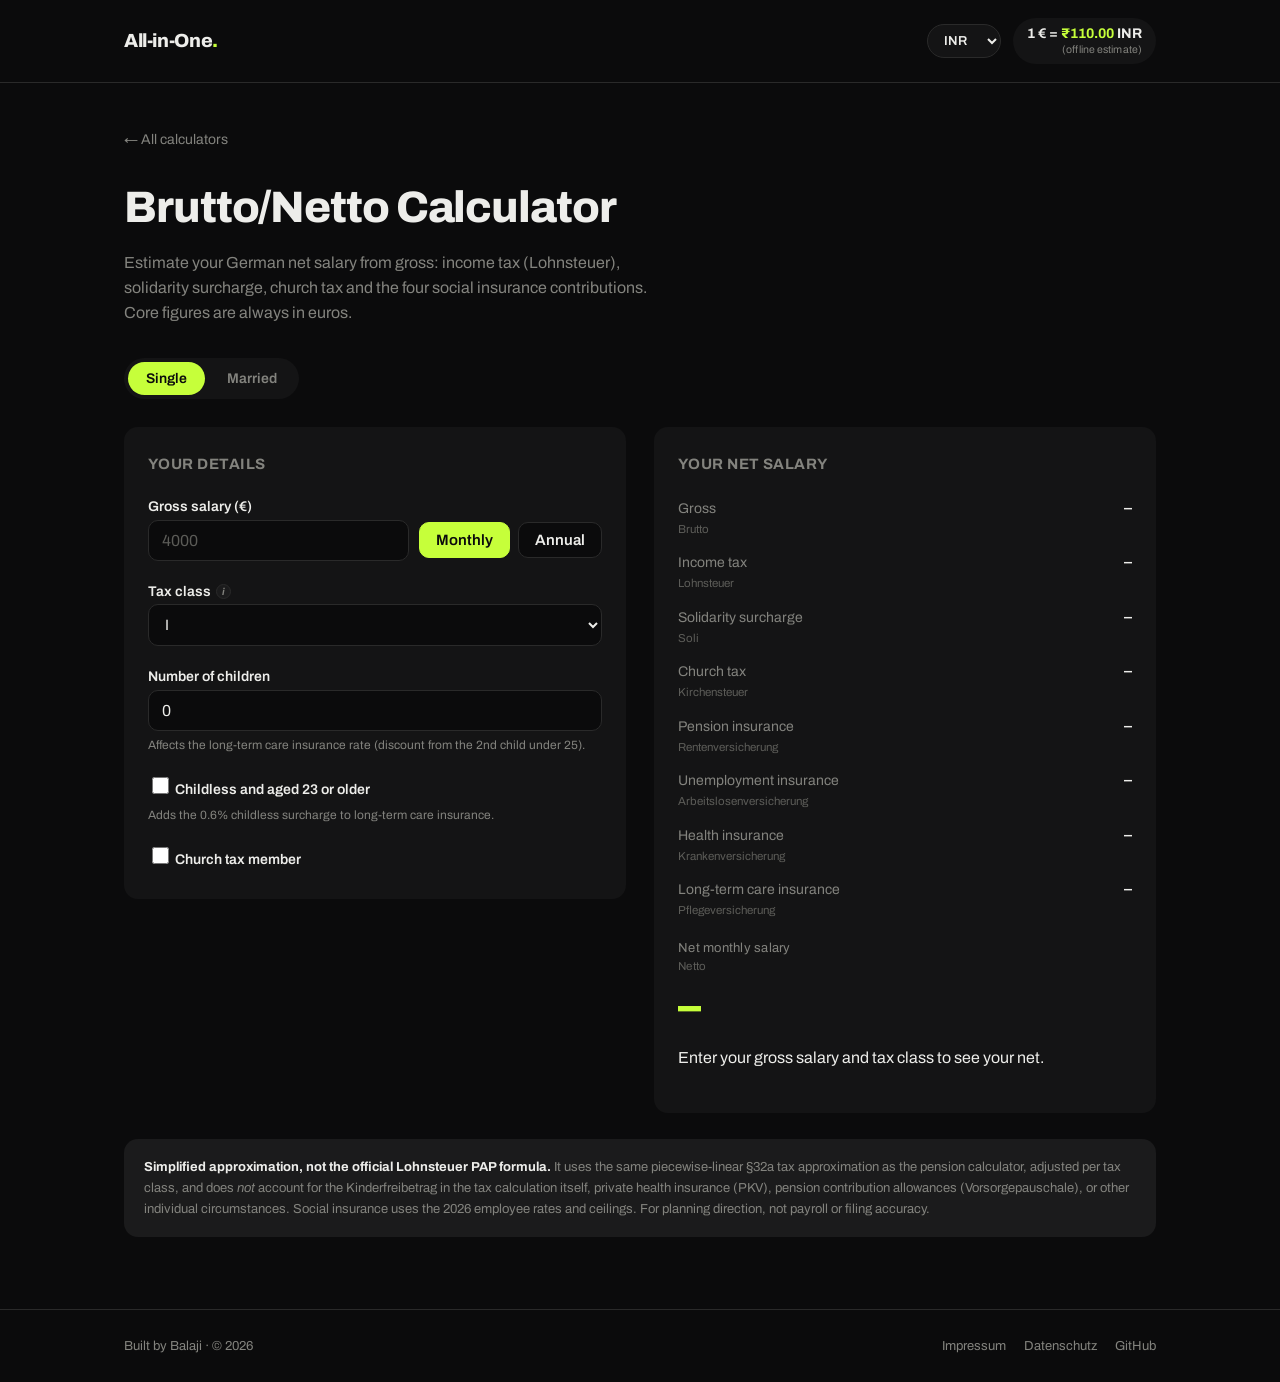
==== brutto-netto/index.html @ d31860ae "Add Brutto/Netto + Second Job calculators; Germany/General homepage groups Shared German payroll eng" ====
<!doctype html>
<html lang="en">
<head>
<meta charset="utf-8">
<meta name="viewport" content="width=device-width, initial-scale=1">
<title>Brutto/Netto Calculator · All-in-One</title>
<meta name="description" content="Estimate your German net salary (Netto) from gross (Brutto): income tax, solidarity surcharge, church tax and social insurance, for single or married filing. Runs entirely in your browser.">
<meta name="theme-color" content="#0b0b0c">
<link rel="preconnect" href="https://fonts.googleapis.com">
<link rel="preconnect" href="https://fonts.gstatic.com" crossorigin>
<link href="https://fonts.googleapis.com/css2?family=Archivo:wght@400;500;600;700;800&display=swap" rel="stylesheet">
<link rel="stylesheet" href="../shared/tokens.css">
</head>
<body data-depth="1">
<main>
  <div class="wrap">
    <a class="back-link" href="../">← All calculators</a>

    <div class="calc-head">
      <h1>Brutto/Netto Calculator</h1>
      <p>Estimate your German net salary from gross: income tax (Lohnsteuer), solidarity surcharge, church tax and the four social insurance contributions. Core figures are always in euros.</p>
    </div>

    <div class="mode-tabs" role="tablist" aria-label="Filing mode">
      <button type="button" class="mode-tab active" data-mode="single" role="tab">Single</button>
      <button type="button" class="mode-tab" data-mode="married" role="tab">Married</button>
    </div>

    <div class="calc-layout">
      <!-- Inputs -->
      <section class="panel" aria-label="Your details">
        <!-- SINGLE -->
        <div data-mode-panel="single">
          <h2>Your details</h2>
          <div class="field">
            <label for="bnSalary">Gross salary (€)</label>
            <div class="tenure-row">
              <input type="number" id="bnSalary" inputmode="numeric" placeholder="4000" min="0" step="100">
              <div class="seg" id="bnUnitSeg" role="group" aria-label="Salary period">
                <button type="button" class="seg-btn active" data-unit="month">Monthly</button>
                <button type="button" class="seg-btn" data-unit="year">Annual</button>
              </div>
            </div>
          </div>
          <div class="field">
            <label for="bnClass">Tax class <span class="info"><button type="button" class="info-icon" aria-label="About tax classes" aria-expanded="false">i</button><span class="info-pop" role="tooltip">Steuerklasse: your withholding class. I = single, II = single parent, III/V = married with unequal incomes, IV = married with similar incomes, VI = second job.</span></span></label>
            <select id="bnClass" class="field-select">
              <option value="I">I</option>
              <option value="II">II</option>
              <option value="III">III</option>
              <option value="IV">IV</option>
              <option value="V">V</option>
              <option value="VI">VI</option>
            </select>
          </div>
          <div class="field">
            <label for="bnChildren">Number of children</label>
            <input type="number" id="bnChildren" inputmode="numeric" value="0" min="0" max="12" step="1">
            <span class="hint">Affects the long-term care insurance rate (discount from the 2nd child under 25).</span>
          </div>
          <div class="field">
            <label class="check-row"><input type="checkbox" id="bnChildless"> Childless and aged 23 or older</label>
            <span class="hint">Adds the 0.6% childless surcharge to long-term care insurance.</span>
          </div>
          <div class="field">
            <label class="check-row"><input type="checkbox" id="bnChurch"> Church tax member</label>
            <div id="bnStateWrap" hidden style="margin-top:10px">
              <label for="bnState">Bundesland</label>
              <select id="bnState" class="field-select"></select>
            </div>
          </div>
        </div>

        <!-- MARRIED -->
        <div data-mode-panel="married" hidden>
          <h2>Your details</h2>
          <div class="field">
            <label for="bnCombo">Tax class combination</label>
            <select id="bnCombo" class="field-select">
              <option value="iiiv">III / V</option>
              <option value="iviv">IV / IV</option>
              <option value="faktor">IV with Faktor</option>
            </select>
          </div>
          <div class="field">
            <label for="bnGrossA">Partner A gross monthly (€)</label>
            <input type="number" id="bnGrossA" inputmode="numeric" placeholder="4500" min="0" step="100">
            <label class="check-row" style="margin-top:8px"><input type="checkbox" id="bnChildlessA"> Partner A childless and 23+</label>
            <label class="check-row" style="margin-top:8px"><input type="checkbox" id="bnChurchA"> Partner A pays church tax</label>
            <div id="bnStateAWrap" hidden style="margin-top:8px"><select id="bnStateA" class="field-select"></select></div>
          </div>
          <div class="field">
            <label for="bnGrossB">Partner B gross monthly (€)</label>
            <input type="number" id="bnGrossB" inputmode="numeric" placeholder="2500" min="0" step="100">
            <label class="check-row" style="margin-top:8px"><input type="checkbox" id="bnChildlessB"> Partner B childless and 23+</label>
            <label class="check-row" style="margin-top:8px"><input type="checkbox" id="bnChurchB"> Partner B pays church tax</label>
            <div id="bnStateBWrap" hidden style="margin-top:8px"><select id="bnStateB" class="field-select"></select></div>
          </div>
          <div class="field">
            <label for="bnMChildren">Number of children (shared)</label>
            <input type="number" id="bnMChildren" inputmode="numeric" value="0" min="0" max="12" step="1">
          </div>
        </div>
      </section>

      <!-- Results -->
      <section class="panel" aria-live="polite" aria-label="Your net salary">
        <!-- SINGLE -->
        <div data-mode-panel="single">
          <h2>Your net salary</h2>
          <div class="receipt">
            <div class="receipt-row"><span class="receipt-label">Gross <span class="de-term">Brutto</span></span><span class="receipt-amt" id="bnBrutto">–</span></div>
            <div class="receipt-row"><span class="receipt-label">Income tax <span class="de-term">Lohnsteuer</span></span><span class="receipt-amt" id="bnLohn">–</span></div>
            <div class="receipt-row"><span class="receipt-label">Solidarity surcharge <span class="de-term">Soli</span></span><span class="receipt-amt" id="bnSoli">–</span></div>
            <div class="receipt-row"><span class="receipt-label">Church tax <span class="de-term">Kirchensteuer</span></span><span class="receipt-amt" id="bnKirche">–</span></div>
            <div class="receipt-row"><span class="receipt-label">Pension insurance <span class="de-term">Rentenversicherung</span></span><span class="receipt-amt" id="bnRv">–</span></div>
            <div class="receipt-row"><span class="receipt-label">Unemployment insurance <span class="de-term">Arbeitslosenversicherung</span></span><span class="receipt-amt" id="bnAv">–</span></div>
            <div class="receipt-row"><span class="receipt-label">Health insurance <span class="de-term">Krankenversicherung</span></span><span class="receipt-amt" id="bnKv">–</span></div>
            <div class="receipt-row"><span class="receipt-label">Long-term care insurance <span class="de-term">Pflegeversicherung</span></span><span class="receipt-amt" id="bnPv">–</span></div>
          </div>
          <p class="result-label" style="margin-top:18px">Net monthly salary <span class="de-term">Netto</span></p>
          <div class="result-big" id="bnNetto">–</div>
          <p class="result-inr" id="bnNettoConv"></p>
          <p class="hint" id="bnMeta" style="margin-top:10px">Enter your gross salary and tax class to see your net.</p>
        </div>

        <!-- MARRIED -->
        <div data-mode-panel="married" hidden>
          <h2>Your net salary</h2>
          <p class="hint" id="bnMPrompt">Enter both partners' gross salaries to see your net.</p>
          <div id="bnMResults" hidden>
            <div class="amort-scroll">
              <table class="amort-table cmp-table">
                <thead><tr><th>Metric</th><th>Partner A</th><th>Partner B</th></tr></thead>
                <tbody id="bnMBody"></tbody>
              </table>
            </div>
            <p class="result-label" style="margin-top:18px">Household net monthly <span class="de-term">gemeinsames Netto</span></p>
            <div class="result-big" id="bnHousehold">–</div>
            <p class="result-inr" id="bnHouseholdConv"></p>
          </div>
        </div>
      </section>
    </div>

    <div class="disclaimer">
      <strong>Simplified approximation, not the official Lohnsteuer PAP formula.</strong>
      It uses the same piecewise-linear §32a tax approximation as the pension calculator, adjusted per tax class, and does
      <em>not</em> account for the Kinderfreibetrag in the tax calculation itself, private health insurance (PKV), pension
      contribution allowances (Vorsorgepauschale), or other individual circumstances. Social insurance uses the 2026
      employee rates and ceilings. For planning direction, not payroll or filing accuracy.
    </div>
  </div>
</main>
<script src="../shared/app.js" defer></script>
<script src="../shared/tax.js" defer></script>
<script src="../shared/de-payroll-constants.js" defer></script>
<script src="../shared/de-payroll.js" defer></script>
<script src="brutto-netto.js" defer></script>
</body>
</html>
---- shared/tokens.css ----
/* ---------------------------------------------------------------------------
   All-in-One: shared design tokens + components
   Identity: dark #0b0b0c bg, lime #c6ff3a accent, Archivo, near-monochrome greys.
   One stylesheet shared by every page (hub, calculators, legal).
--------------------------------------------------------------------------- */

:root{
  --bg:#0b0b0c;
  --panel:#141415;
  --panel-2:#1b1b1c;
  --line:#2a2a2a;
  --text:#ededea;
  --muted:#83837e;
  --muted-2:#5c5c58;
  --accent:#c6ff3a;
  --accent-dim:#9fd12e;
  --font:'Archivo',system-ui,-apple-system,sans-serif;
  --maxw:1080px;
  --radius:14px;
}

*{box-sizing:border-box;}
html{-webkit-text-size-adjust:100%;}
body{
  margin:0;
  background:var(--bg);
  color:var(--text);
  font-family:var(--font);
  font-size:16px;
  line-height:1.55;
  -webkit-font-smoothing:antialiased;
  text-rendering:optimizeLegibility;
  min-height:100vh;
  display:flex;
  flex-direction:column;
}
a{color:var(--accent);text-decoration:none;}
a:hover{text-decoration:underline;}
:focus-visible{outline:2px solid var(--accent);outline-offset:2px;border-radius:4px;}

.wrap{width:100%;max-width:var(--maxw);margin:0 auto;padding:0 24px;}

/* ---------- header ---------- */
.site-header{
  border-bottom:1px solid var(--line);
  padding:18px 0;
}
.site-header .wrap{display:flex;align-items:center;justify-content:space-between;gap:16px;flex-wrap:wrap;}
.header-right{display:flex;align-items:center;gap:12px;}
.currency-select{
  background:var(--panel);border:1px solid var(--line);color:var(--text);
  font-family:inherit;font-size:13px;font-weight:600;padding:8px 12px;border-radius:999px;cursor:pointer;
  transition:border-color .15s ease;
}
.currency-select:hover{border-color:var(--accent);}
.currency-select:focus-visible{outline:2px solid var(--accent);outline-offset:2px;}
.brand{
  font-weight:800;
  font-size:19px;
  letter-spacing:-0.02em;
  color:var(--text);
}
.brand:hover{text-decoration:none;}
.brand .dot{color:var(--accent);}

/* EUR/INR rate pill */
.rate-pill{
  display:inline-flex;
  flex-direction:column;
  align-items:flex-end;
  gap:1px;
  background:var(--panel);
  padding:8px 14px;
  border-radius:999px;
  line-height:1.2;
}
.rate-pill .rate-main{
  font-size:14px;
  font-weight:700;
  font-variant-numeric:tabular-nums;
}
.rate-pill .rate-main .accent{color:var(--accent);}
.rate-pill .rate-sub{font-size:10.5px;color:var(--muted);letter-spacing:.01em;}
.rate-pill.loading .rate-main{color:var(--muted);}

/* ---------- main / footer ---------- */
main{flex:1 0 auto;padding:44px 0 72px;}
.site-footer{
  border-top:1px solid var(--line);
  padding:26px 0;
  color:var(--muted);
  font-size:13px;
}
.site-footer .wrap{display:flex;align-items:center;justify-content:space-between;gap:14px;flex-wrap:wrap;}
.site-footer a{color:var(--muted);}
.site-footer a:hover{color:var(--accent);text-decoration:none;}
.site-footer .legal-links{display:flex;gap:18px;flex-wrap:wrap;}

/* ---------- hero ---------- */
.hero{margin:24px 0 48px;}
.hero h1{
  font-size:clamp(40px,7vw,68px);
  font-weight:800;
  letter-spacing:-0.03em;
  line-height:1.02;
  margin:0 0 16px;
}
.hero h1 .accent{color:var(--accent);}
.hero p{font-size:clamp(16px,2.2vw,19px);color:var(--muted);max-width:52ch;margin:0;}

/* ---------- calculator card grid ---------- */
.card-grid{
  display:grid;
  grid-template-columns:repeat(auto-fill,minmax(280px,1fr));
  gap:18px;
}
.calc-card{
  display:block;
  background:var(--panel);
  border-radius:var(--radius);
  padding:26px 24px;
  color:var(--text);
  transition:background .18s ease, transform .18s ease;
  position:relative;
}
a.calc-card:hover{background:var(--panel-2);transform:translateY(-2px);text-decoration:none;}
.calc-card .calc-icon{font-size:24px;margin-bottom:14px;display:block;}
.calc-card h3{margin:0 0 8px;font-size:19px;font-weight:700;letter-spacing:-0.01em;}
.calc-card p{margin:0;color:var(--muted);font-size:14px;line-height:1.5;}
.calc-card .go{
  margin-top:18px;
  display:inline-flex;
  align-items:center;
  gap:6px;
  color:var(--accent);
  font-weight:600;
  font-size:14px;
}
.calc-card.soon{opacity:.55;cursor:not-allowed;}
.calc-card.soon .tag{
  position:absolute;top:20px;right:20px;
  font-size:10.5px;letter-spacing:.06em;text-transform:uppercase;
  color:var(--muted);background:var(--panel-2);
  padding:4px 9px;border-radius:999px;
}

/* ---------- calculator page layout ---------- */
.calc-head{margin:0 0 32px;}
.calc-head h1{font-size:clamp(30px,5vw,44px);font-weight:800;letter-spacing:-0.025em;margin:0 0 10px;}
.calc-head p{color:var(--muted);margin:0;max-width:60ch;}
.back-link{
  display:inline-flex;align-items:center;gap:6px;
  color:var(--muted);font-size:14px;margin-bottom:22px;
}
.back-link:hover{color:var(--accent);text-decoration:none;}

.calc-layout{
  display:grid;
  grid-template-columns:minmax(0,1fr) minmax(0,1fr);
  gap:28px;
  align-items:start;
}
@media (max-width:760px){ .calc-layout{grid-template-columns:1fr;} }

.panel{
  background:var(--panel);
  border-radius:var(--radius);
  padding:26px 24px;
}
.panel h2{font-size:15px;font-weight:700;letter-spacing:.03em;text-transform:uppercase;color:var(--muted);margin:0 0 20px;}

/* ---------- form fields ---------- */
.field{margin-bottom:20px;}
.field:last-child{margin-bottom:0;}
.field > label{
  display:block;
  font-size:14px;
  font-weight:600;
  margin-bottom:2px;
}
.field .de-term{
  display:block;
  font-size:12px;
  color:var(--muted);
  margin-bottom:8px;
}
.field .hint{display:block;font-size:12px;color:var(--muted);margin-top:6px;line-height:1.45;}
input[type="number"],input[type="text"]{
  width:100%;
  background:var(--bg);
  border:1px solid var(--line);
  border-radius:10px;
  color:var(--text);
  font-family:inherit;
  font-size:16px;
  padding:11px 13px;
  font-variant-numeric:tabular-nums;
}
input[type="number"]:focus,input[type="text"]:focus{outline:none;border-color:var(--accent);}
input::placeholder{color:var(--muted-2);}

.seg{display:flex;gap:8px;flex-wrap:wrap;align-items:center;}
.seg-btn{
  background:var(--bg);
  border:1px solid var(--line);
  color:var(--text);
  font-family:inherit;
  font-size:15px;
  font-weight:600;
  padding:9px 16px;
  border-radius:10px;
  cursor:pointer;
  transition:border-color .15s ease,background .15s ease,color .15s ease;
}
.seg-btn:hover{border-color:var(--muted);}
.seg-btn.active{background:var(--accent);border-color:var(--accent);color:#0b0b0c;}
.seg .custom{flex:1;min-width:110px;}

/* ---------- results ---------- */
.result-block{margin-bottom:26px;}
.result-block:last-of-type{margin-bottom:0;}
.result-label{font-size:13px;color:var(--muted);letter-spacing:.02em;margin:0 0 6px;}
.result-label .de-term{display:block;font-size:11.5px;color:var(--muted-2);}
.result-big{
  font-size:clamp(34px,6vw,46px);
  font-weight:800;
  letter-spacing:-0.02em;
  color:var(--accent);
  line-height:1.05;
  font-variant-numeric:tabular-nums;
}
.result-mid{font-size:26px;font-weight:700;font-variant-numeric:tabular-nums;}
.result-inr{font-size:16px;color:var(--muted);margin-top:4px;font-variant-numeric:tabular-nums;}
.result-sep{height:1px;background:var(--line);margin:22px 0;border:0;}
.result-good{color:var(--accent);font-weight:700;font-size:20px;}

/* ---------- disclaimer ---------- */
.disclaimer{
  margin-top:26px;
  background:var(--panel-2);
  border-radius:var(--radius);
  padding:18px 20px;
  font-size:13px;
  line-height:1.6;
  color:var(--muted);
}
.disclaimer strong{color:var(--text);font-weight:700;}

/* ---------- legal pages ---------- */
.legal{max-width:760px;}
.legal h1{font-size:clamp(28px,5vw,40px);font-weight:800;letter-spacing:-0.02em;margin:0 0 8px;}
.legal .kicker{
  font-size:12px;letter-spacing:.06em;text-transform:uppercase;color:var(--muted);margin:0 0 20px;
}
.legal h2{font-size:19px;font-weight:700;margin:30px 0 10px;letter-spacing:-0.01em;}
.legal p{color:var(--muted);line-height:1.7;margin:0 0 12px;}
.legal .identity{
  font-size:15px;line-height:1.75;color:var(--text);margin:6px 0 20px;
}
.legal .en-note{
  background:var(--panel);
  border-radius:12px;
  padding:14px 16px;
  margin:10px 0 4px;
}
.legal .en-note .en-kick{
  margin:0 0 6px;font-size:11px;letter-spacing:.05em;text-transform:uppercase;color:var(--muted);
}
.legal .en-note p{color:var(--text);margin:6px 0 0;}
.legal .stand{margin-top:26px;font-size:12px;color:var(--muted);}

/* the hidden attribute must win over component display rules (e.g. .calc-card) */
[hidden]{display:none !important;}

/* ---------- homepage intro + section kicker ---------- */
.intro{
  color:var(--muted);
  font-size:clamp(16px,2.2vw,19px);
  max-width:62ch;
  margin:8px 0 40px;
}
.section-kicker{
  font-size:13px;font-weight:700;letter-spacing:.06em;text-transform:uppercase;
  color:var(--muted);margin:0 0 16px;
}

/* ---------- homepage region toggle + calculator groups ---------- */
.region-toggle{display:flex;align-items:center;gap:14px;flex-wrap:wrap;margin:0 0 36px;}
.region-toggle .check-row{font-weight:600;}
.calc-group{margin-bottom:32px;}
.calc-group .section-kicker{margin-bottom:14px;}
.dash-group{margin-bottom:22px;}
.dash-group-label{font-size:12px;font-weight:700;letter-spacing:.06em;text-transform:uppercase;color:var(--muted);margin:0 0 12px;}

/* ---------- homepage dashboard ---------- */
.dashboard{margin-bottom:44px;}
.dash-head{display:flex;align-items:center;justify-content:space-between;gap:12px;margin:0 0 16px;flex-wrap:wrap;}

/* utility buttons (export image / data tools) */
.tool-btn{
  background:var(--panel);border:1px solid var(--line);color:var(--text);
  font-family:inherit;font-size:13.5px;font-weight:600;padding:9px 15px;border-radius:10px;cursor:pointer;
  transition:border-color .15s ease,color .15s ease;
}
.tool-btn:hover{border-color:var(--accent);color:var(--accent);}
.tool-btn:disabled{opacity:.6;cursor:default;}
.tool-btn.danger:hover{border-color:#ff6b6b;color:#ff6b6b;}

.data-tools{margin-top:52px;border-top:1px solid var(--line);padding-top:30px;}
.data-tools-note{color:var(--muted);font-size:14px;margin:0 0 16px;max-width:60ch;}
.data-tools-row{display:flex;gap:12px;flex-wrap:wrap;align-items:center;}
.data-tools-msg{margin:14px 0 0;font-size:13.5px;min-height:1.2em;}
.data-tools-msg.ok{color:var(--accent);}
.data-tools-msg.err{color:#ff6b6b;}
.dash-cards{display:grid;grid-template-columns:repeat(auto-fit,minmax(240px,1fr));gap:18px;}
.dash-card{background:var(--panel);border-radius:var(--radius);padding:24px;display:flex;flex-direction:column;}
.dash-card .dash-label{font-size:13px;color:var(--muted);margin:0 0 8px;}
.dash-card .dash-big{
  font-size:clamp(27px,4.5vw,38px);font-weight:800;letter-spacing:-0.02em;
  color:var(--accent);line-height:1.05;font-variant-numeric:tabular-nums;
}
.dash-card .dash-sub{margin:10px 0 0;color:var(--muted);font-size:13.5px;font-variant-numeric:tabular-nums;}
/* margin-top:auto pins Recalculate to the bottom so links align across cards of unequal height */
.dash-card .recalc{align-self:flex-start;margin-top:auto;padding-top:16px;font-size:13.5px;font-weight:600;color:var(--accent);}
.dash-card .recalc:hover{text-decoration:none;color:var(--accent-dim);}

.synthesis{
  margin-top:20px;background:var(--panel-2);border-radius:var(--radius);
  padding:18px 20px;border-left:3px solid var(--accent);
}
.synthesis .lead{margin:0;font-weight:700;font-size:16px;color:var(--text);line-height:1.5;}
.synthesis .lead .accent{color:var(--accent);}
.synthesis .secondary{margin:8px 0 0;color:var(--muted);font-size:14px;line-height:1.5;}
.synthesis.ok .lead{color:var(--accent);}
.synthesis.info{border-left-color:var(--line);}

/* ---------- pension net breakdown (receipt) ---------- */
.receipt{display:flex;flex-direction:column;gap:12px;}
.receipt-row{display:flex;justify-content:space-between;align-items:baseline;gap:16px;}
.receipt-label{font-size:14px;color:var(--muted);}
.receipt-label .de-term{display:block;font-size:11.5px;color:var(--muted-2);margin-top:1px;}
.receipt-amt{font-size:16px;font-weight:600;font-variant-numeric:tabular-nums;white-space:nowrap;color:var(--text);}
.caveat{margin:14px 0 0;font-size:12px;line-height:1.55;color:var(--muted);}

/* ---------- collapsible sections (details/summary) ---------- */
.expando{background:var(--panel);border-radius:var(--radius);margin-top:20px;overflow:hidden;}
.expando > summary{
  list-style:none;cursor:pointer;padding:20px 24px;
  display:flex;align-items:center;justify-content:space-between;gap:12px;
  font-weight:700;font-size:17px;letter-spacing:-0.01em;
}
.expando > summary::-webkit-details-marker{display:none;}
.expando > summary:hover{color:var(--accent);}
.expando > summary .chev{color:var(--muted);transition:transform .2s ease;font-size:20px;line-height:1;}
.expando[open] > summary .chev{transform:rotate(90deg);}
.expando[open] > summary{color:var(--accent);}
.expando-body{padding:0 24px 26px;}
.expando-sub{color:var(--muted);font-size:14px;margin:0 0 20px;max-width:60ch;}
.expando-grid{display:grid;grid-template-columns:minmax(0,1fr) minmax(0,1fr);gap:28px;align-items:start;}
@media (max-width:640px){ .expando-grid{grid-template-columns:1fr;} }
.readout-static{font-size:16px;font-weight:600;padding:10px 0;font-variant-numeric:tabular-nums;}
.result-sub-real{margin:4px 0 0;font-size:13px;color:var(--muted);font-variant-numeric:tabular-nums;}
.unvested-note{color:var(--muted);font-size:13.5px;line-height:1.65;}
.unvested-note strong{color:var(--text);}

/* ---------- net worth: rows + liquid/illiquid split ---------- */
.nw-group{margin-bottom:24px;}
.nw-group:last-child{margin-bottom:0;}
.nw-group h3{font-size:13px;font-weight:700;letter-spacing:.05em;text-transform:uppercase;color:var(--muted);margin:0 0 4px;}
/* All rows (preset + dynamic) share one grid so the name column, the amount
   column and the remove slot line up vertically regardless of row type. */
.nw-row{
  display:grid;
  grid-template-columns:minmax(0,1fr) 150px 26px;
  align-items:center;
  column-gap:12px;
  padding:9px 0;
  border-bottom:1px solid var(--line);
}
.nw-row label{font-size:14px;color:var(--text);min-width:0;}
.nw-row input{padding:8px 11px;min-width:0;}
.nw-row input[type="number"]{width:100%;text-align:right;font-variant-numeric:tabular-nums;}
.nw-row input[type="text"]{width:100%;}
.nw-subtotal{display:flex;justify-content:space-between;font-size:13px;color:var(--muted);padding-top:10px;font-variant-numeric:tabular-nums;}
.nw-subtotal .amt{color:var(--text);font-weight:600;}

.split-bar{display:flex;height:14px;border-radius:999px;overflow:hidden;background:var(--panel-2);margin:10px 0 12px;}
.split-bar .seg-liquid{background:var(--accent);}
.split-bar .seg-illiquid{background:var(--muted-2);}
.split-legend{display:flex;gap:20px;flex-wrap:wrap;font-size:12.5px;color:var(--muted);font-variant-numeric:tabular-nums;}
.split-legend .dot{display:inline-block;width:9px;height:9px;border-radius:50%;margin-right:6px;vertical-align:middle;}
.split-legend .dot.liquid{background:var(--accent);}
.split-legend .dot.illiquid{background:var(--muted-2);}

/* ---------- dashboard: pension sublabel + secondary leave line ---------- */
.dash-label .dash-sublabel{font-weight:400;color:var(--muted);font-size:12px;}
.dash-card .dash-leave{margin-top:8px;padding-top:8px;border-top:1px solid var(--line);color:var(--muted);font-size:13px;font-variant-numeric:tabular-nums;}

/* ---------- pension: two combined totals ---------- */
.combo{margin-top:8px;}
.combo + .combo{margin-top:18px;padding-top:16px;border-top:1px solid var(--line);}
.combo-label{font-size:13px;color:var(--muted);margin:0 0 3px;}
.combo-label .combo-sub{display:block;font-size:11.5px;color:var(--muted-2);}

/* ---------- pension scenario preview cards ---------- */
.scenario-card{background:var(--panel);border-radius:var(--radius);margin-top:20px;overflow:hidden;}
.scenario-card > summary{
  list-style:none;cursor:pointer;padding:20px 24px;
  display:flex;align-items:center;justify-content:space-between;gap:16px;flex-wrap:wrap;
}
.scenario-card > summary::-webkit-details-marker{display:none;}
.scenario-card > summary:hover .scenario-title{color:var(--accent);}
.scenario-title{font-weight:700;font-size:17px;letter-spacing:-0.01em;}
.scenario-right{display:flex;align-items:center;gap:14px;}
.scenario-preview{font-variant-numeric:tabular-nums;font-weight:700;color:var(--accent);font-size:16px;text-align:right;}
.scenario-preview.empty{color:var(--muted);font-weight:600;font-size:14px;}
.scenario-cta{color:var(--muted);font-size:13px;white-space:nowrap;}
.scenario-card > summary .chev{color:var(--muted);transition:transform .2s ease;font-size:20px;line-height:1;}
.scenario-card[open] > summary .chev{transform:rotate(90deg);}
.scenario-card[open] > summary{border-bottom:1px solid var(--line);}
.scenario-card .expando-body{padding:24px;}

/* ---------- net worth: dynamic custom categories ---------- */
/* Dynamic rows reuse .nw-row (grid); the remove button sits in the 3rd column. */
.nw-cat-remove{
  background:none;border:0;color:var(--muted);cursor:pointer;font-size:22px;line-height:1;
  padding:2px 4px;border-radius:8px;justify-self:center;
}
.nw-cat-remove:hover{color:var(--accent);}
.nw-add-btn{
  margin-top:12px;background:none;border:1px dashed var(--line);color:var(--muted);
  font-family:inherit;font-size:14px;font-weight:600;padding:9px 14px;border-radius:10px;cursor:pointer;
  transition:border-color .15s ease,color .15s ease;
}
.nw-add-btn:hover{border-color:var(--accent);color:var(--accent);}

/* ---------- mode tabs (Single/Married etc.) ---------- */
.mode-tabs{display:inline-flex;gap:4px;background:var(--panel);border-radius:999px;padding:4px;margin:0 0 28px;flex-wrap:wrap;}
.mode-tab{
  background:none;border:0;color:var(--muted);font-family:inherit;font-size:14px;font-weight:600;
  padding:9px 18px;border-radius:999px;cursor:pointer;transition:background .15s ease,color .15s ease;
}
.mode-tab:hover{color:var(--text);}
.mode-tab.active{background:var(--accent);color:#0b0b0c;}

/* checkbox rows + select fields */
.check-row{display:flex;align-items:center;gap:10px;cursor:pointer;font-size:14px;color:var(--text);}
.check-row input[type="checkbox"]{width:17px;height:17px;accent-color:var(--accent);cursor:pointer;flex:0 0 auto;}
select.field-select{
  width:100%;background:var(--bg);border:1px solid var(--line);color:var(--text);
  font-family:inherit;font-size:15px;padding:11px 12px;border-radius:10px;cursor:pointer;
}
select.field-select:focus-visible{outline:2px solid var(--accent);outline-offset:2px;}

/* ---------- loan: tenure row, amortization + compare tables ---------- */
.tenure-row{display:flex;gap:10px;align-items:center;flex-wrap:wrap;}
.tenure-row input[type="number"]{flex:1;min-width:90px;}

.amort-scroll{overflow-x:auto;margin-top:4px;}
.amort-table{width:100%;border-collapse:collapse;font-size:13.5px;font-variant-numeric:tabular-nums;}
.amort-table th{
  text-align:right;font-weight:700;color:var(--muted);font-size:12px;letter-spacing:.03em;text-transform:uppercase;
  padding:8px 10px;border-bottom:1px solid var(--line);white-space:nowrap;
}
.amort-table th:first-child{text-align:left;}
.amort-table td{text-align:right;padding:8px 10px;border-bottom:1px solid var(--line);white-space:nowrap;}
.amort-table td:first-child{text-align:left;color:var(--muted);}
.amort-table tbody tr:last-child td{border-bottom:0;}
.cmp-table td:first-child{color:var(--muted);}
.cmp-best{color:var(--accent);font-weight:700;}

/* ---------- info icon + tooltip (on-demand term explanations) ---------- */
.info{position:relative;display:inline-flex;vertical-align:middle;margin-left:2px;}
.info-icon{
  appearance:none;-webkit-appearance:none;
  border:1px solid var(--line);background:var(--panel-2);color:var(--muted);
  width:15px;height:15px;border-radius:50%;padding:0;
  font-family:inherit;font-size:10px;font-weight:700;font-style:italic;line-height:1;
  display:inline-flex;align-items:center;justify-content:center;cursor:help;
  transition:color .15s ease,border-color .15s ease;
}
.info-icon:hover{color:var(--accent);border-color:var(--accent);}
.info-icon:focus-visible{outline:2px solid var(--accent);outline-offset:2px;}
.info-pop{
  position:absolute;left:0;top:calc(100% + 7px);z-index:30;
  width:max-content;max-width:260px;
  background:var(--panel-2);color:var(--text);border:1px solid var(--line);border-radius:10px;
  padding:10px 12px;font-size:12.5px;font-weight:400;font-style:normal;line-height:1.5;
  letter-spacing:normal;text-transform:none;text-align:left;
  box-shadow:0 10px 28px rgba(0,0,0,.45);
  opacity:0;visibility:hidden;transition:opacity .12s ease;pointer-events:none;
}
.info:hover .info-pop,
.info:focus-within .info-pop,
.info.open .info-pop{opacity:1;visibility:visible;pointer-events:auto;}
@media (max-width:520px){ .info-pop{max-width:72vw;} }

.visually-hidden{position:absolute;width:1px;height:1px;overflow:hidden;clip:rect(0 0 0 0);}
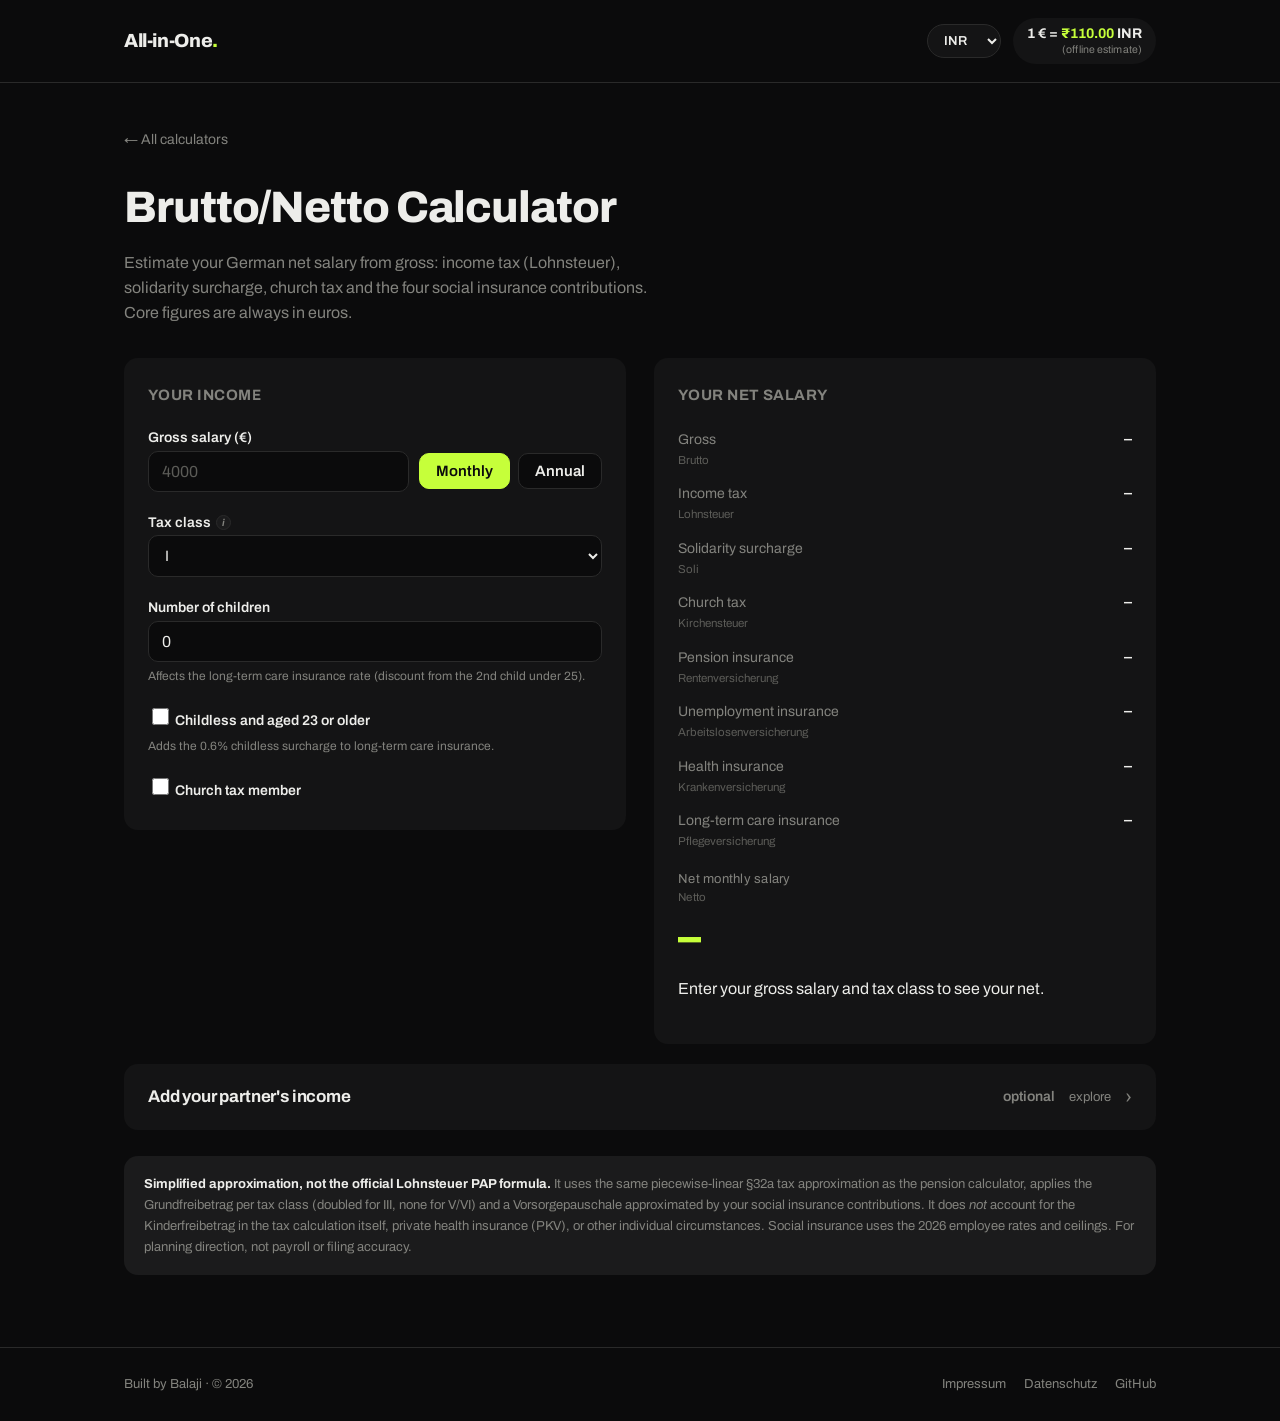
==== commit f0cf063a: "Remove Second Job calculator; restructure Brutto/Netto + fix Lohnsteuer base Part 1: remove /second-" ====
--- a/brutto-netto/index.html
+++ b/brutto-netto/index.html
@@ -4,7 +4,7 @@
 <meta charset="utf-8">
 <meta name="viewport" content="width=device-width, initial-scale=1">
 <title>Brutto/Netto Calculator · All-in-One</title>
-<meta name="description" content="Estimate your German net salary (Netto) from gross (Brutto): income tax, solidarity surcharge, church tax and social insurance, for single or married filing. Runs entirely in your browser.">
+<meta name="description" content="Estimate your German net salary (Netto) from gross (Brutto) for any Steuerklasse: income tax, solidarity surcharge, church tax and social insurance. Runs entirely in your browser.">
 <meta name="theme-color" content="#0b0b0c">
 <link rel="preconnect" href="https://fonts.googleapis.com">
 <link rel="preconnect" href="https://fonts.gstatic.com" crossorigin>
@@ -21,93 +21,54 @@
       <p>Estimate your German net salary from gross: income tax (Lohnsteuer), solidarity surcharge, church tax and the four social insurance contributions. Core figures are always in euros.</p>
     </div>
 
-    <div class="mode-tabs" role="tablist" aria-label="Filing mode">
-      <button type="button" class="mode-tab active" data-mode="single" role="tab">Single</button>
-      <button type="button" class="mode-tab" data-mode="married" role="tab">Married</button>
-    </div>
-
     <div class="calc-layout">
       <!-- Inputs -->
-      <section class="panel" aria-label="Your details">
-        <!-- SINGLE -->
-        <div data-mode-panel="single">
-          <h2>Your details</h2>
-          <div class="field">
-            <label for="bnSalary">Gross salary (€)</label>
-            <div class="tenure-row">
-              <input type="number" id="bnSalary" inputmode="numeric" placeholder="4000" min="0" step="100">
-              <div class="seg" id="bnUnitSeg" role="group" aria-label="Salary period">
-                <button type="button" class="seg-btn active" data-unit="month">Monthly</button>
-                <button type="button" class="seg-btn" data-unit="year">Annual</button>
-              </div>
-            </div>
-          </div>
-          <div class="field">
-            <label for="bnClass">Tax class <span class="info"><button type="button" class="info-icon" aria-label="About tax classes" aria-expanded="false">i</button><span class="info-pop" role="tooltip">Steuerklasse: your withholding class. I = single, II = single parent, III/V = married with unequal incomes, IV = married with similar incomes, VI = second job.</span></span></label>
-            <select id="bnClass" class="field-select">
-              <option value="I">I</option>
-              <option value="II">II</option>
-              <option value="III">III</option>
-              <option value="IV">IV</option>
-              <option value="V">V</option>
-              <option value="VI">VI</option>
-            </select>
-          </div>
-          <div class="field">
-            <label for="bnChildren">Number of children</label>
-            <input type="number" id="bnChildren" inputmode="numeric" value="0" min="0" max="12" step="1">
-            <span class="hint">Affects the long-term care insurance rate (discount from the 2nd child under 25).</span>
-          </div>
-          <div class="field">
-            <label class="check-row"><input type="checkbox" id="bnChildless"> Childless and aged 23 or older</label>
-            <span class="hint">Adds the 0.6% childless surcharge to long-term care insurance.</span>
-          </div>
-          <div class="field">
-            <label class="check-row"><input type="checkbox" id="bnChurch"> Church tax member</label>
-            <div id="bnStateWrap" hidden style="margin-top:10px">
-              <label for="bnState">Bundesland</label>
-              <select id="bnState" class="field-select"></select>
+      <section class="panel" aria-label="Your income">
+        <h2>Your income</h2>
+        <div class="field">
+          <label for="bnSalary">Gross salary (€)</label>
+          <div class="tenure-row">
+            <input type="number" id="bnSalary" inputmode="numeric" placeholder="4000" min="0" step="100">
+            <div class="seg" id="bnUnitSeg" role="group" aria-label="Salary period">
+              <button type="button" class="seg-btn active" data-unit="month">Monthly</button>
+              <button type="button" class="seg-btn" data-unit="year">Annual</button>
             </div>
           </div>
         </div>
-
-        <!-- MARRIED -->
-        <div data-mode-panel="married" hidden>
-          <h2>Your details</h2>
-          <div class="field">
-            <label for="bnCombo">Tax class combination</label>
-            <select id="bnCombo" class="field-select">
-              <option value="iiiv">III / V</option>
-              <option value="iviv">IV / IV</option>
-              <option value="faktor">IV with Faktor</option>
-            </select>
-          </div>
-          <div class="field">
-            <label for="bnGrossA">Partner A gross monthly (€)</label>
-            <input type="number" id="bnGrossA" inputmode="numeric" placeholder="4500" min="0" step="100">
-            <label class="check-row" style="margin-top:8px"><input type="checkbox" id="bnChildlessA"> Partner A childless and 23+</label>
-            <label class="check-row" style="margin-top:8px"><input type="checkbox" id="bnChurchA"> Partner A pays church tax</label>
-            <div id="bnStateAWrap" hidden style="margin-top:8px"><select id="bnStateA" class="field-select"></select></div>
-          </div>
-          <div class="field">
-            <label for="bnGrossB">Partner B gross monthly (€)</label>
-            <input type="number" id="bnGrossB" inputmode="numeric" placeholder="2500" min="0" step="100">
-            <label class="check-row" style="margin-top:8px"><input type="checkbox" id="bnChildlessB"> Partner B childless and 23+</label>
-            <label class="check-row" style="margin-top:8px"><input type="checkbox" id="bnChurchB"> Partner B pays church tax</label>
-            <div id="bnStateBWrap" hidden style="margin-top:8px"><select id="bnStateB" class="field-select"></select></div>
-          </div>
-          <div class="field">
-            <label for="bnMChildren">Number of children (shared)</label>
-            <input type="number" id="bnMChildren" inputmode="numeric" value="0" min="0" max="12" step="1">
+        <div class="field">
+          <label for="bnClass">Tax class <span class="info"><button type="button" class="info-icon" aria-label="About tax classes" aria-expanded="false">i</button><span class="info-pop" role="tooltip">Steuerklasse: your withholding class. I = single, II = single parent, III and V = married with unequal incomes, IV = married with similar incomes, IV mit Faktor = married with a fair-share factor, VI = second job.</span></span></label>
+          <select id="bnClass" class="field-select">
+            <option value="I">I</option>
+            <option value="II">II</option>
+            <option value="III">III</option>
+            <option value="IV">IV</option>
+            <option value="faktor">IV mit Faktor</option>
+            <option value="V">V</option>
+            <option value="VI">VI</option>
+          </select>
+        </div>
+        <div class="field">
+          <label for="bnChildren">Number of children</label>
+          <input type="number" id="bnChildren" inputmode="numeric" value="0" min="0" max="12" step="1">
+          <span class="hint">Affects the long-term care insurance rate (discount from the 2nd child under 25).</span>
+        </div>
+        <div class="field">
+          <label class="check-row"><input type="checkbox" id="bnChildless"> Childless and aged 23 or older</label>
+          <span class="hint">Adds the 0.6% childless surcharge to long-term care insurance.</span>
+        </div>
+        <div class="field">
+          <label class="check-row"><input type="checkbox" id="bnChurch"> Church tax member</label>
+          <div id="bnStateWrap" hidden style="margin-top:10px">
+            <label for="bnState">Bundesland</label>
+            <select id="bnState" class="field-select"></select>
           </div>
         </div>
       </section>
 
       <!-- Results -->
       <section class="panel" aria-live="polite" aria-label="Your net salary">
-        <!-- SINGLE -->
-        <div data-mode-panel="single">
-          <h2>Your net salary</h2>
+        <h2>Your net salary</h2>
+        <div id="bnPrimaryOut">
           <div class="receipt">
             <div class="receipt-row"><span class="receipt-label">Gross <span class="de-term">Brutto</span></span><span class="receipt-amt" id="bnBrutto">–</span></div>
             <div class="receipt-row"><span class="receipt-label">Income tax <span class="de-term">Lohnsteuer</span></span><span class="receipt-amt" id="bnLohn">–</span></div>
@@ -123,32 +84,70 @@
           <p class="result-inr" id="bnNettoConv"></p>
           <p class="hint" id="bnMeta" style="margin-top:10px">Enter your gross salary and tax class to see your net.</p>
         </div>
-
-        <!-- MARRIED -->
-        <div data-mode-panel="married" hidden>
-          <h2>Your net salary</h2>
-          <p class="hint" id="bnMPrompt">Enter both partners' gross salaries to see your net.</p>
-          <div id="bnMResults" hidden>
-            <div class="amort-scroll">
-              <table class="amort-table cmp-table">
-                <thead><tr><th>Metric</th><th>Partner A</th><th>Partner B</th></tr></thead>
-                <tbody id="bnMBody"></tbody>
-              </table>
-            </div>
-            <p class="result-label" style="margin-top:18px">Household net monthly <span class="de-term">gemeinsames Netto</span></p>
-            <div class="result-big" id="bnHousehold">–</div>
-            <p class="result-inr" id="bnHouseholdConv"></p>
-          </div>
-        </div>
+        <p class="caveat" id="bnFaktorMsg" hidden>IV mit Faktor needs your partner's income to calculate the fair split. Add it in the "Add your partner's income" section below.</p>
       </section>
     </div>
 
+    <!-- Optional: partner's income -->
+    <details class="scenario-card" id="partnerCard">
+      <summary>
+        <span class="scenario-title">Add your partner's income</span>
+        <span class="scenario-right">
+          <span class="scenario-preview empty" id="partnerPreview">optional</span>
+          <span class="scenario-cta">explore</span>
+          <span class="chev" aria-hidden="true">›</span>
+        </span>
+      </summary>
+      <div class="expando-body">
+        <p class="expando-sub">Optional. Adds your partner's own net and your combined household net. Required for IV mit Faktor, which splits the joint tax by each partner's share of income.</p>
+        <div class="expando-grid">
+          <div>
+            <div class="field">
+              <label for="bnPGross">Partner gross monthly (€)</label>
+              <input type="number" id="bnPGross" inputmode="numeric" placeholder="2500" min="0" step="100">
+            </div>
+            <div class="field" id="partnerClassField">
+              <label for="bnPClass">Partner tax class</label>
+              <select id="bnPClass" class="field-select">
+                <option value="I">I</option>
+                <option value="II">II</option>
+                <option value="III">III</option>
+                <option value="IV" selected>IV</option>
+                <option value="V">V</option>
+                <option value="VI">VI</option>
+              </select>
+            </div>
+            <div class="field">
+              <label class="check-row"><input type="checkbox" id="bnPChildless"> Partner childless and 23+</label>
+            </div>
+            <div class="field">
+              <label class="check-row"><input type="checkbox" id="bnPChurch"> Partner pays church tax</label>
+              <div id="bnPStateWrap" hidden style="margin-top:8px"><select id="bnPState" class="field-select"></select></div>
+            </div>
+          </div>
+          <div aria-live="polite">
+            <p class="hint" id="partnerPrompt">Enter your partner's gross to see their net and your combined household net.</p>
+            <div id="partnerResults" hidden>
+              <div class="receipt">
+                <div class="receipt-row"><span class="receipt-label" id="partnerNetLabel">Partner net <span class="de-term">Netto</span></span><span class="receipt-amt" id="partnerNet">–</span></div>
+                <div class="receipt-row"><span class="receipt-label">Your net</span><span class="receipt-amt" id="partnerYourNet">–</span></div>
+              </div>
+              <p class="result-label" style="margin-top:16px">Household combined net <span class="de-term">gemeinsames Netto</span></p>
+              <div class="result-big" id="bnHousehold">–</div>
+              <p class="result-inr" id="bnHouseholdConv"></p>
+            </div>
+          </div>
+        </div>
+      </div>
+    </details>
+
     <div class="disclaimer">
       <strong>Simplified approximation, not the official Lohnsteuer PAP formula.</strong>
-      It uses the same piecewise-linear §32a tax approximation as the pension calculator, adjusted per tax class, and does
-      <em>not</em> account for the Kinderfreibetrag in the tax calculation itself, private health insurance (PKV), pension
-      contribution allowances (Vorsorgepauschale), or other individual circumstances. Social insurance uses the 2026
-      employee rates and ceilings. For planning direction, not payroll or filing accuracy.
+      It uses the same piecewise-linear §32a tax approximation as the pension calculator, applies the Grundfreibetrag per
+      tax class (doubled for III, none for V/VI) and a Vorsorgepauschale approximated by your social insurance contributions.
+      It does <em>not</em> account for the Kinderfreibetrag in the tax calculation itself, private health insurance (PKV), or
+      other individual circumstances. Social insurance uses the 2026 employee rates and ceilings. For planning direction, not
+      payroll or filing accuracy.
     </div>
   </div>
 </main>
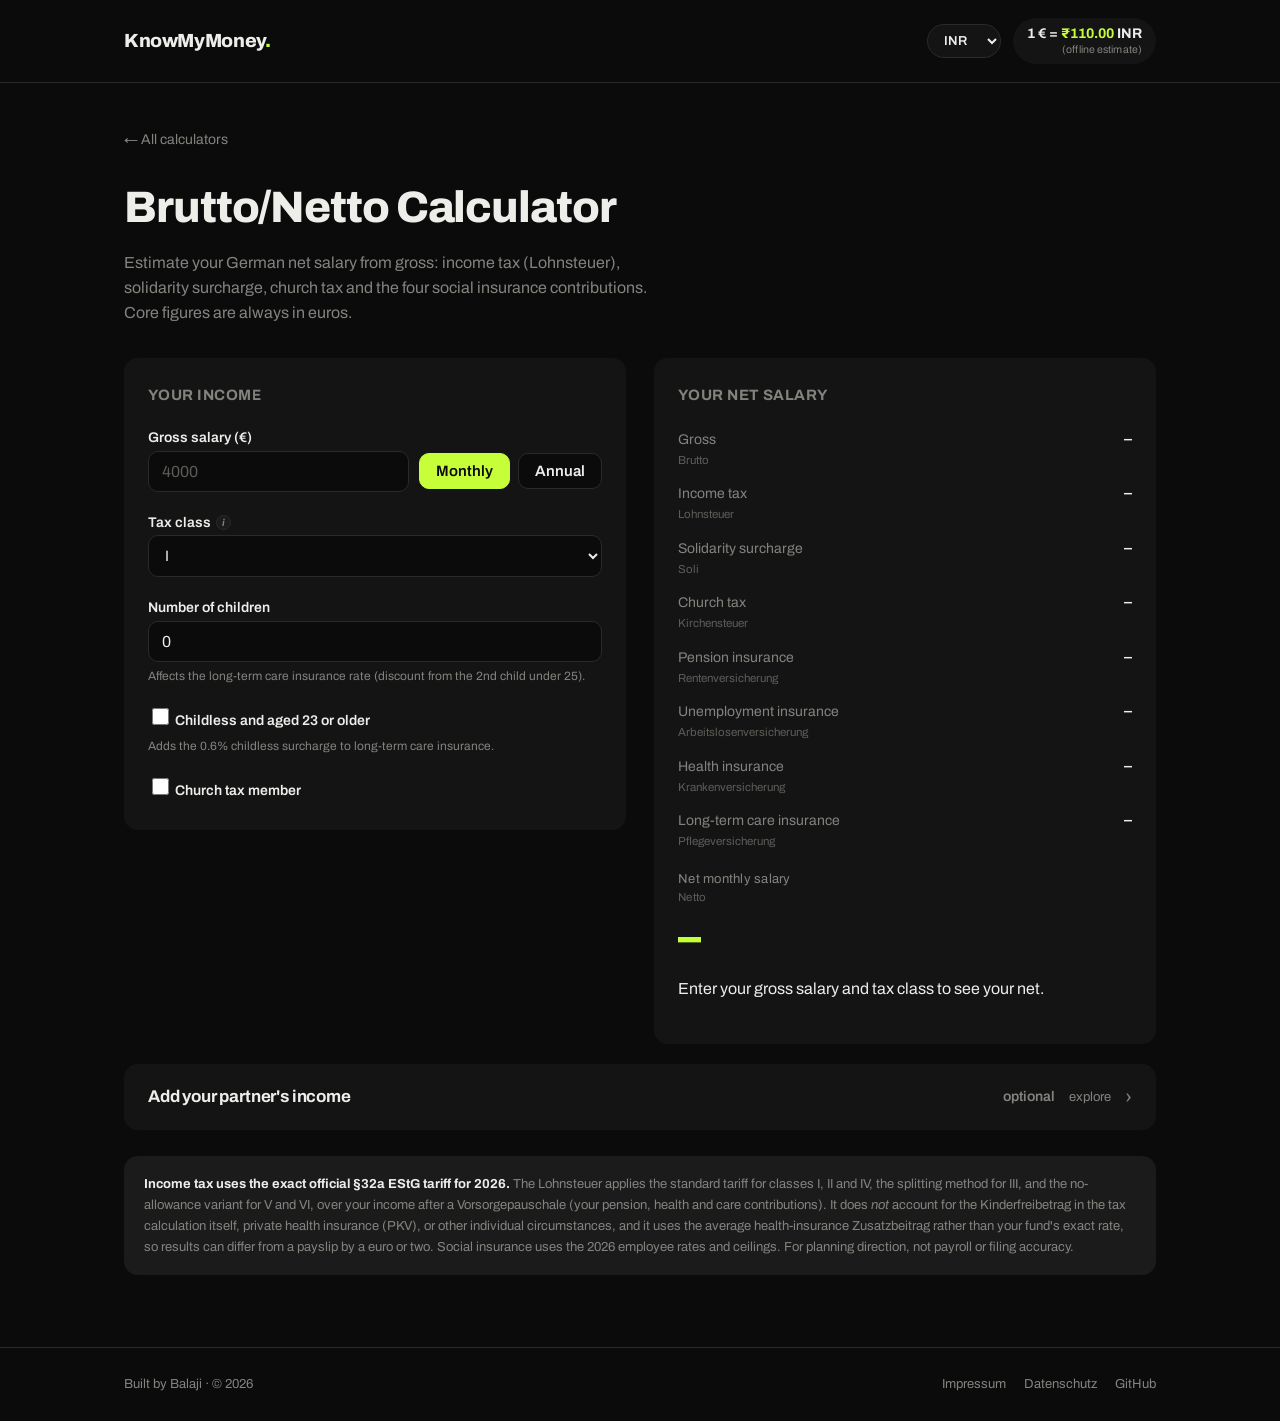
==== commit 9c2efa5f: "Rebrand to KnowMyMoney + FIRE share links, PWA, exact 2026 tax formula Part 1: Rebrand All-in-One ->" ====
--- a/brutto-netto/index.html
+++ b/brutto-netto/index.html
@@ -3,9 +3,25 @@
 <head>
 <meta charset="utf-8">
 <meta name="viewport" content="width=device-width, initial-scale=1">
-<title>Brutto/Netto Calculator · All-in-One</title>
+<title>Brutto/Netto Calculator · KnowMyMoney</title>
 <meta name="description" content="Estimate your German net salary (Netto) from gross (Brutto) for any Steuerklasse: income tax, solidarity surcharge, church tax and social insurance. Runs entirely in your browser.">
 <meta name="theme-color" content="#0b0b0c">
+<link rel="canonical" href="https://knowmymoney.de/brutto-netto/">
+<meta property="og:type" content="website">
+<meta property="og:site_name" content="KnowMyMoney">
+<meta property="og:title" content="Brutto/Netto Calculator · KnowMyMoney">
+<meta property="og:description" content="Estimate your German net salary (Netto) from gross (Brutto) for any Steuerklasse: income tax, solidarity surcharge, church tax and social insurance. Runs entirely in your browser.">
+<meta property="og:url" content="https://knowmymoney.de/brutto-netto/">
+<meta property="og:image" content="https://knowmymoney.de/icons/icon-512.png">
+<meta name="twitter:card" content="summary">
+<meta name="twitter:title" content="Brutto/Netto Calculator · KnowMyMoney">
+<meta name="twitter:description" content="Estimate your German net salary (Netto) from gross (Brutto) for any Steuerklasse: income tax, solidarity surcharge, church tax and social insurance. Runs entirely in your browser.">
+<meta name="twitter:image" content="https://knowmymoney.de/icons/icon-512.png">
+<link rel="manifest" href="/manifest.json">
+<link rel="apple-touch-icon" href="/icons/icon-192.png">
+<meta name="apple-mobile-web-app-capable" content="yes">
+<meta name="apple-mobile-web-app-status-bar-style" content="black-translucent">
+<meta name="apple-mobile-web-app-title" content="KnowMyMoney">
 <link rel="preconnect" href="https://fonts.googleapis.com">
 <link rel="preconnect" href="https://fonts.gstatic.com" crossorigin>
 <link href="https://fonts.googleapis.com/css2?family=Archivo:wght@400;500;600;700;800&display=swap" rel="stylesheet">
@@ -28,7 +44,7 @@
         <div class="field">
           <label for="bnSalary">Gross salary (€)</label>
           <div class="tenure-row">
-            <input type="number" id="bnSalary" inputmode="numeric" placeholder="4000" min="0" step="100">
+            <input type="text" id="bnSalary" inputmode="numeric" placeholder="4000" min="0" step="100">
             <div class="seg" id="bnUnitSeg" role="group" aria-label="Salary period">
               <button type="button" class="seg-btn active" data-unit="month">Monthly</button>
               <button type="button" class="seg-btn" data-unit="year">Annual</button>
@@ -49,7 +65,7 @@
         </div>
         <div class="field">
           <label for="bnChildren">Number of children</label>
-          <input type="number" id="bnChildren" inputmode="numeric" value="0" min="0" max="12" step="1">
+          <input type="text" id="bnChildren" inputmode="numeric" value="0" min="0" max="12" step="1">
           <span class="hint">Affects the long-term care insurance rate (discount from the 2nd child under 25).</span>
         </div>
         <div class="field">
@@ -104,7 +120,7 @@
           <div>
             <div class="field">
               <label for="bnPGross">Partner gross monthly (€)</label>
-              <input type="number" id="bnPGross" inputmode="numeric" placeholder="2500" min="0" step="100">
+              <input type="text" id="bnPGross" inputmode="numeric" placeholder="2500" min="0" step="100">
             </div>
             <div class="field" id="partnerClassField">
               <label for="bnPClass">Partner tax class</label>
@@ -142,12 +158,13 @@
     </details>
 
     <div class="disclaimer">
-      <strong>Simplified approximation, not the official Lohnsteuer PAP formula.</strong>
-      It uses the same piecewise-linear §32a tax approximation as the pension calculator, applies the Grundfreibetrag per
-      tax class (doubled for III, none for V/VI) and a Vorsorgepauschale approximated by your social insurance contributions.
-      It does <em>not</em> account for the Kinderfreibetrag in the tax calculation itself, private health insurance (PKV), or
-      other individual circumstances. Social insurance uses the 2026 employee rates and ceilings. For planning direction, not
-      payroll or filing accuracy.
+      <strong>Income tax uses the exact official §32a EStG tariff for 2026.</strong>
+      The Lohnsteuer applies the standard tariff for classes I, II and IV, the splitting method for III, and the
+      no-allowance variant for V and VI, over your income after a Vorsorgepauschale (your pension, health and care
+      contributions). It does <em>not</em> account for the Kinderfreibetrag in the tax calculation itself, private health
+      insurance (PKV), or other individual circumstances, and it uses the average health-insurance Zusatzbeitrag rather than
+      your fund's exact rate, so results can differ from a payslip by a euro or two. Social insurance uses the 2026 employee
+      rates and ceilings. For planning direction, not payroll or filing accuracy.
     </div>
   </div>
 </main>
--- a/shared/tokens.css
+++ b/shared/tokens.css
@@ -314,7 +314,7 @@
 .data-tools-msg.err{color:#ff6b6b;}
 .dash-cards{display:grid;grid-template-columns:repeat(auto-fit,minmax(240px,1fr));gap:18px;}
 .dash-card{background:var(--panel);border-radius:var(--radius);padding:24px;display:flex;flex-direction:column;}
-.dash-card .dash-label{font-size:13px;color:var(--muted);margin:0 0 8px;}
+.dash-card .dash-label{font-size:16.5px;font-weight:600;color:var(--text);margin:0 0 8px;}
 .dash-card .dash-big{
   font-size:clamp(27px,4.5vw,38px);font-weight:800;letter-spacing:-0.02em;
   color:var(--accent);line-height:1.05;font-variant-numeric:tabular-nums;
@@ -323,6 +323,17 @@
 /* margin-top:auto pins Recalculate to the bottom so links align across cards of unequal height */
 .dash-card .recalc{align-self:flex-start;margin-top:auto;padding-top:16px;font-size:13.5px;font-weight:600;color:var(--accent);}
 .dash-card .recalc:hover{text-decoration:none;color:var(--accent-dim);}
+
+/* Branded attribution bar rendered into the exported PNG (see home.js exportImage).
+   A thin divider sets it apart from the user's data above it. */
+.export-brand{
+  margin-top:22px;padding-top:16px;border-top:1px solid var(--line);
+  display:flex;flex-wrap:wrap;align-items:baseline;gap:6px 14px;
+}
+.export-brand-name{font-size:16px;font-weight:800;letter-spacing:-0.01em;color:var(--text);}
+.export-brand-dot{color:var(--accent);}
+.export-brand-domain{font-size:14px;font-weight:600;color:var(--accent);}
+.export-brand-tag{font-size:12.5px;color:var(--muted);margin-left:auto;}
 
 .synthesis{
   margin-top:20px;background:var(--panel-2);border-radius:var(--radius);
@@ -378,9 +389,8 @@
   border-bottom:1px solid var(--line);
 }
 .nw-row label{font-size:14px;color:var(--text);min-width:0;}
-.nw-row input{padding:8px 11px;min-width:0;}
-.nw-row input[type="number"]{width:100%;text-align:right;font-variant-numeric:tabular-nums;}
-.nw-row input[type="text"]{width:100%;}
+.nw-row input{padding:8px 11px;min-width:0;width:100%;}
+.nw-row input.amt{text-align:right;font-variant-numeric:tabular-nums;}
 .nw-subtotal{display:flex;justify-content:space-between;font-size:13px;color:var(--muted);padding-top:10px;font-variant-numeric:tabular-nums;}
 .nw-subtotal .amt{color:var(--text);font-weight:600;}
 
@@ -393,7 +403,7 @@
 .split-legend .dot.illiquid{background:var(--muted-2);}
 
 /* ---------- dashboard: pension sublabel + secondary leave line ---------- */
-.dash-label .dash-sublabel{font-weight:400;color:var(--muted);font-size:12px;}
+.dash-label .dash-sublabel{font-weight:400;color:var(--muted);font-size:13.5px;}
 .dash-card .dash-leave{margin-top:8px;padding-top:8px;border-top:1px solid var(--line);color:var(--muted);font-size:13px;font-variant-numeric:tabular-nums;}
 
 /* ---------- pension: two combined totals ---------- */
@@ -434,6 +444,68 @@
 }
 .nw-add-btn:hover{border-color:var(--accent);color:var(--accent);}
 
+/* ---------- plain-language explainer box (e.g. "What is FIRE?") ---------- */
+.explainer{
+  background:var(--panel);border:1px solid var(--line);border-radius:var(--radius);
+  padding:16px 18px;margin:0 0 22px;color:var(--muted);font-size:14.5px;line-height:1.6;
+}
+.explainer strong{color:var(--text);font-weight:700;}
+
+/* ---------- FIRE: dynamic "Your Investments" rows ---------- */
+/* Four columns share one grid so name / monthly / return / remove line up
+   across every row (starter + user-added), same alignment approach as .nw-row. */
+.fire-inv-head,.fire-inv-row{
+  display:grid;
+  grid-template-columns:minmax(0,1fr) 104px 70px 26px;
+  align-items:center;
+  column-gap:10px;
+}
+.fire-inv-head{
+  padding:0 0 6px;font-size:12px;color:var(--muted-2);text-transform:uppercase;letter-spacing:.04em;
+}
+.fire-inv-head span:nth-child(2),.fire-inv-head span:nth-child(3){text-align:right;}
+.fire-inv-row{padding:9px 0;border-bottom:1px solid var(--line);}
+.fire-inv-row input{padding:8px 10px;min-width:0;width:100%;}
+.fire-inv-row input.amt,.fire-inv-row input.rate{text-align:right;font-variant-numeric:tabular-nums;}
+
+/* withdrawal-rate field sitting inline with the 4% explanation */
+.fire-wr-field{display:flex;align-items:center;gap:10px;margin:10px 0 2px;}
+.fire-wr-field label{font-size:14px;color:var(--text);}
+.fire-wr-field input{width:84px;text-align:right;font-variant-numeric:tabular-nums;}
+.fire-grounding{
+  background:var(--panel-2);border-left:3px solid var(--accent);border-radius:8px;
+  padding:12px 14px;margin:0 0 18px;color:var(--text);font-size:14.5px;line-height:1.55;
+}
+.fire-multi-mult{color:var(--muted-2);font-size:12px;font-weight:400;}
+
+/* ---------- reusable "Share this result" component (shared/share.js) ---------- */
+.share-row{display:flex;flex-wrap:wrap;align-items:center;gap:10px;margin-top:16px;}
+.share-label{font-size:13px;color:var(--muted);width:100%;}
+.share-btn{
+  display:inline-flex;align-items:center;gap:7px;font-family:inherit;font-size:13.5px;font-weight:600;
+  padding:8px 13px;border-radius:10px;border:1px solid var(--line);background:var(--panel-2);
+  color:var(--text);cursor:pointer;transition:border-color .15s ease,color .15s ease;
+}
+.share-btn:hover{border-color:var(--accent);color:var(--accent);}
+.share-btn svg{width:16px;height:16px;flex:none;}
+.share-icons{display:flex;gap:8px;flex-wrap:wrap;}
+.share-icon-btn{
+  display:inline-flex;align-items:center;justify-content:center;width:38px;height:38px;
+  border-radius:10px;border:1px solid var(--line);background:var(--panel-2);color:var(--muted);
+  cursor:pointer;transition:border-color .15s ease,color .15s ease,background .15s ease;
+}
+.share-icon-btn svg{width:19px;height:19px;}
+.share-icon-btn:hover{border-color:var(--accent);color:var(--accent);}
+.share-msg{font-size:13px;color:var(--accent);opacity:0;transition:opacity .2s ease;width:100%;}
+.share-msg.show{opacity:1;}
+
+/* Banner shown when viewing a shared result (URL-provided, not the user's own data). */
+.shared-note{
+  background:var(--panel-2);border-left:3px solid var(--accent);border-radius:8px;
+  padding:10px 13px;margin:0 0 16px;color:var(--muted);font-size:13.5px;line-height:1.5;
+}
+.shared-note strong{color:var(--text);font-weight:600;}
+
 /* ---------- mode tabs (Single/Married etc.) ---------- */
 .mode-tabs{display:inline-flex;gap:4px;background:var(--panel);border-radius:999px;padding:4px;margin:0 0 28px;flex-wrap:wrap;}
 .mode-tab{
@@ -454,7 +526,7 @@
 
 /* ---------- loan: tenure row, amortization + compare tables ---------- */
 .tenure-row{display:flex;gap:10px;align-items:center;flex-wrap:wrap;}
-.tenure-row input[type="number"]{flex:1;min-width:90px;}
+.tenure-row input{flex:1;min-width:90px;}
 
 .amort-scroll{overflow-x:auto;margin-top:4px;}
 .amort-table{width:100%;border-collapse:collapse;font-size:13.5px;font-variant-numeric:tabular-nums;}
